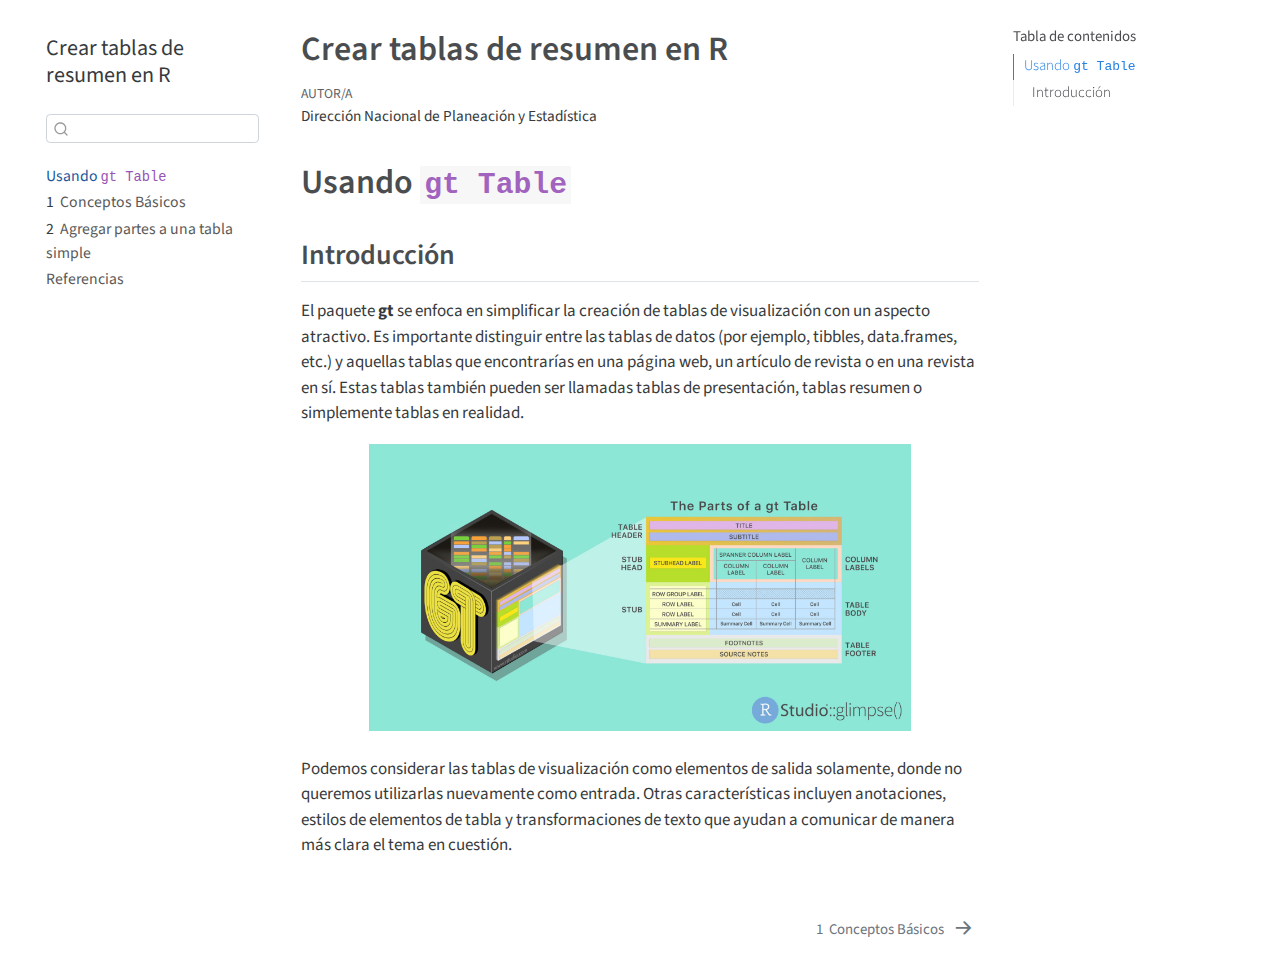
==== docs/index.html @ f7f0532f "Update" ====
<!DOCTYPE html>
<html xmlns="http://www.w3.org/1999/xhtml" lang="es" xml:lang="es"><head>

<meta charset="utf-8">
<meta name="generator" content="quarto-1.3.310">

<meta name="viewport" content="width=device-width, initial-scale=1.0, user-scalable=yes">

<meta name="author" content="Dirección Nacional de Planeación y Estadística">

<title>Crear tablas de resumen en R</title>
<style>
code{white-space: pre-wrap;}
span.smallcaps{font-variant: small-caps;}
div.columns{display: flex; gap: min(4vw, 1.5em);}
div.column{flex: auto; overflow-x: auto;}
div.hanging-indent{margin-left: 1.5em; text-indent: -1.5em;}
ul.task-list{list-style: none;}
ul.task-list li input[type="checkbox"] {
  width: 0.8em;
  margin: 0 0.8em 0.2em -1em; /* quarto-specific, see https://github.com/quarto-dev/quarto-cli/issues/4556 */ 
  vertical-align: middle;
}
</style>


<script src="site_libs/quarto-nav/quarto-nav.js"></script>
<script src="site_libs/quarto-nav/headroom.min.js"></script>
<script src="site_libs/clipboard/clipboard.min.js"></script>
<script src="site_libs/quarto-search/autocomplete.umd.js"></script>
<script src="site_libs/quarto-search/fuse.min.js"></script>
<script src="site_libs/quarto-search/quarto-search.js"></script>
<meta name="quarto:offset" content="./">
<link href="./Conceptos Basicos.html" rel="next">
<script src="site_libs/quarto-html/quarto.js"></script>
<script src="site_libs/quarto-html/popper.min.js"></script>
<script src="site_libs/quarto-html/tippy.umd.min.js"></script>
<script src="site_libs/quarto-html/anchor.min.js"></script>
<link href="site_libs/quarto-html/tippy.css" rel="stylesheet">
<link href="site_libs/quarto-html/quarto-syntax-highlighting.css" rel="stylesheet" id="quarto-text-highlighting-styles">
<script src="site_libs/bootstrap/bootstrap.min.js"></script>
<link href="site_libs/bootstrap/bootstrap-icons.css" rel="stylesheet">
<link href="site_libs/bootstrap/bootstrap.min.css" rel="stylesheet" id="quarto-bootstrap" data-mode="light">
<script id="quarto-search-options" type="application/json">{
  "location": "sidebar",
  "copy-button": false,
  "collapse-after": 3,
  "panel-placement": "start",
  "type": "textbox",
  "limit": 20,
  "language": {
    "search-no-results-text": "Sin resultados",
    "search-matching-documents-text": "documentos encontrados",
    "search-copy-link-title": "Copiar el enlace en la búsqueda",
    "search-hide-matches-text": "Ocultar resultados adicionales",
    "search-more-match-text": "resultado adicional en este documento",
    "search-more-matches-text": "resultados adicionales en este documento",
    "search-clear-button-title": "Borrar",
    "search-detached-cancel-button-title": "Cancelar",
    "search-submit-button-title": "Enviar"
  }
}</script>


</head>

<body class="nav-sidebar floating">


<div id="quarto-search-results"></div>
  <header id="quarto-header" class="headroom fixed-top">
  <nav class="quarto-secondary-nav">
    <div class="container-fluid d-flex">
      <button type="button" class="quarto-btn-toggle btn" data-bs-toggle="collapse" data-bs-target="#quarto-sidebar,#quarto-sidebar-glass" aria-controls="quarto-sidebar" aria-expanded="false" aria-label="Alternar barra lateral" onclick="if (window.quartoToggleHeadroom) { window.quartoToggleHeadroom(); }">
        <i class="bi bi-layout-text-sidebar-reverse"></i>
      </button>
      <nav class="quarto-page-breadcrumbs" aria-label="breadcrumb"><ol class="breadcrumb"><li class="breadcrumb-item"><a href="./index.html">Usando <code>gt Table</code></a></li></ol></nav>
      <a class="flex-grow-1" role="button" data-bs-toggle="collapse" data-bs-target="#quarto-sidebar,#quarto-sidebar-glass" aria-controls="quarto-sidebar" aria-expanded="false" aria-label="Alternar barra lateral" onclick="if (window.quartoToggleHeadroom) { window.quartoToggleHeadroom(); }">      
      </a>
      <button type="button" class="btn quarto-search-button" aria-label="Buscar" onclick="window.quartoOpenSearch();">
        <i class="bi bi-search"></i>
      </button>
    </div>
  </nav>
</header>
<!-- content -->
<div id="quarto-content" class="quarto-container page-columns page-rows-contents page-layout-article">
<!-- sidebar -->
  <nav id="quarto-sidebar" class="sidebar collapse collapse-horizontal sidebar-navigation floating overflow-auto">
    <div class="pt-lg-2 mt-2 text-left sidebar-header">
    <div class="sidebar-title mb-0 py-0">
      <a href="./">Crear tablas de resumen en R</a> 
    </div>
      </div>
        <div class="mt-2 flex-shrink-0 align-items-center">
        <div class="sidebar-search">
        <div id="quarto-search" class="" title="Buscar"></div>
        </div>
        </div>
    <div class="sidebar-menu-container"> 
    <ul class="list-unstyled mt-1">
        <li class="sidebar-item">
  <div class="sidebar-item-container"> 
  <a href="./index.html" class="sidebar-item-text sidebar-link active">
 <span class="menu-text">Usando <code>gt Table</code></span></a>
  </div>
</li>
        <li class="sidebar-item">
  <div class="sidebar-item-container"> 
  <a href="./Conceptos Basicos.html" class="sidebar-item-text sidebar-link">
 <span class="menu-text"><span class="chapter-number">1</span>&nbsp; <span class="chapter-title">Conceptos Básicos</span></span></a>
  </div>
</li>
        <li class="sidebar-item">
  <div class="sidebar-item-container"> 
  <a href="./Agregar Partes.html" class="sidebar-item-text sidebar-link">
 <span class="menu-text"><span class="chapter-number">2</span>&nbsp; <span class="chapter-title">Agregar partes a una tabla simple</span></span></a>
  </div>
</li>
        <li class="sidebar-item">
  <div class="sidebar-item-container"> 
  <a href="./Referencias.html" class="sidebar-item-text sidebar-link">
 <span class="menu-text">Referencias</span></a>
  </div>
</li>
    </ul>
    </div>
</nav>
<div id="quarto-sidebar-glass" data-bs-toggle="collapse" data-bs-target="#quarto-sidebar,#quarto-sidebar-glass"></div>
<!-- margin-sidebar -->
    <div id="quarto-margin-sidebar" class="sidebar margin-sidebar">
        <nav id="TOC" role="doc-toc" class="toc-active">
    <h2 id="toc-title">Tabla de contenidos</h2>
   
  <ul>
  <li><a href="#usando-gt-table" id="toc-usando-gt-table" class="nav-link active" data-scroll-target="#usando-gt-table">Usando <code>gt Table</code></a>
  <ul class="collapse">
  <li><a href="#introducción" id="toc-introducción" class="nav-link" data-scroll-target="#introducción">Introducción</a></li>
  </ul></li>
  </ul>
</nav>
    </div>
<!-- main -->
<main class="content" id="quarto-document-content">

<header id="title-block-header" class="quarto-title-block default">
<div class="quarto-title">
<h1 class="title">Crear tablas de resumen en R</h1>
</div>



<div class="quarto-title-meta">

    <div>
    <div class="quarto-title-meta-heading">Autor/a</div>
    <div class="quarto-title-meta-contents">
             <p>Dirección Nacional de Planeación y Estadística </p>
          </div>
  </div>
    
  
    
  </div>
  

</header>

<section id="usando-gt-table" class="level1 unnumbered">
<h1 class="unnumbered">Usando <code>gt Table</code></h1>
<section id="introducción" class="level2">
<h2 class="anchored" data-anchor-id="introducción">Introducción</h2>
<p>El paquete <strong>gt</strong> se enfoca en simplificar la creación de tablas de visualización con un aspecto atractivo. Es importante distinguir entre las tablas de datos (por ejemplo, tibbles, data.frames, etc.) y aquellas tablas que encontrarías en una página web, un artículo de revista o en una revista en sí. Estas tablas también pueden ser llamadas tablas de presentación, tablas resumen o simplemente tablas en realidad.</p>
<div class="quarto-figure quarto-figure-center">
<figure class="figure">
<p><img src="Imagenes/Gt table/1. Intro.jpg" class="img-fluid figure-img" style="width:80.0%" alt="GT Table"></p>
</figure>
</div>
<p>Podemos considerar las tablas de visualización como elementos de salida solamente, donde no queremos utilizarlas nuevamente como entrada. Otras características incluyen anotaciones, estilos de elementos de tabla y transformaciones de texto que ayudan a comunicar de manera más clara el tema en cuestión.</p>


</section>
</section>

</main> <!-- /main -->
<script id="quarto-html-after-body" type="application/javascript">
window.document.addEventListener("DOMContentLoaded", function (event) {
  const toggleBodyColorMode = (bsSheetEl) => {
    const mode = bsSheetEl.getAttribute("data-mode");
    const bodyEl = window.document.querySelector("body");
    if (mode === "dark") {
      bodyEl.classList.add("quarto-dark");
      bodyEl.classList.remove("quarto-light");
    } else {
      bodyEl.classList.add("quarto-light");
      bodyEl.classList.remove("quarto-dark");
    }
  }
  const toggleBodyColorPrimary = () => {
    const bsSheetEl = window.document.querySelector("link#quarto-bootstrap");
    if (bsSheetEl) {
      toggleBodyColorMode(bsSheetEl);
    }
  }
  toggleBodyColorPrimary();  
  const icon = "";
  const anchorJS = new window.AnchorJS();
  anchorJS.options = {
    placement: 'right',
    icon: icon
  };
  anchorJS.add('.anchored');
  const isCodeAnnotation = (el) => {
    for (const clz of el.classList) {
      if (clz.startsWith('code-annotation-')) {                     
        return true;
      }
    }
    return false;
  }
  const clipboard = new window.ClipboardJS('.code-copy-button', {
    text: function(trigger) {
      const codeEl = trigger.previousElementSibling.cloneNode(true);
      for (const childEl of codeEl.children) {
        if (isCodeAnnotation(childEl)) {
          childEl.remove();
        }
      }
      return codeEl.innerText;
    }
  });
  clipboard.on('success', function(e) {
    // button target
    const button = e.trigger;
    // don't keep focus
    button.blur();
    // flash "checked"
    button.classList.add('code-copy-button-checked');
    var currentTitle = button.getAttribute("title");
    button.setAttribute("title", "Copiado");
    let tooltip;
    if (window.bootstrap) {
      button.setAttribute("data-bs-toggle", "tooltip");
      button.setAttribute("data-bs-placement", "left");
      button.setAttribute("data-bs-title", "Copiado");
      tooltip = new bootstrap.Tooltip(button, 
        { trigger: "manual", 
          customClass: "code-copy-button-tooltip",
          offset: [0, -8]});
      tooltip.show();    
    }
    setTimeout(function() {
      if (tooltip) {
        tooltip.hide();
        button.removeAttribute("data-bs-title");
        button.removeAttribute("data-bs-toggle");
        button.removeAttribute("data-bs-placement");
      }
      button.setAttribute("title", currentTitle);
      button.classList.remove('code-copy-button-checked');
    }, 1000);
    // clear code selection
    e.clearSelection();
  });
  function tippyHover(el, contentFn) {
    const config = {
      allowHTML: true,
      content: contentFn,
      maxWidth: 500,
      delay: 100,
      arrow: false,
      appendTo: function(el) {
          return el.parentElement;
      },
      interactive: true,
      interactiveBorder: 10,
      theme: 'quarto',
      placement: 'bottom-start'
    };
    window.tippy(el, config); 
  }
  const noterefs = window.document.querySelectorAll('a[role="doc-noteref"]');
  for (var i=0; i<noterefs.length; i++) {
    const ref = noterefs[i];
    tippyHover(ref, function() {
      // use id or data attribute instead here
      let href = ref.getAttribute('data-footnote-href') || ref.getAttribute('href');
      try { href = new URL(href).hash; } catch {}
      const id = href.replace(/^#\/?/, "");
      const note = window.document.getElementById(id);
      return note.innerHTML;
    });
  }
      let selectedAnnoteEl;
      const selectorForAnnotation = ( cell, annotation) => {
        let cellAttr = 'data-code-cell="' + cell + '"';
        let lineAttr = 'data-code-annotation="' +  annotation + '"';
        const selector = 'span[' + cellAttr + '][' + lineAttr + ']';
        return selector;
      }
      const selectCodeLines = (annoteEl) => {
        const doc = window.document;
        const targetCell = annoteEl.getAttribute("data-target-cell");
        const targetAnnotation = annoteEl.getAttribute("data-target-annotation");
        const annoteSpan = window.document.querySelector(selectorForAnnotation(targetCell, targetAnnotation));
        const lines = annoteSpan.getAttribute("data-code-lines").split(",");
        const lineIds = lines.map((line) => {
          return targetCell + "-" + line;
        })
        let top = null;
        let height = null;
        let parent = null;
        if (lineIds.length > 0) {
            //compute the position of the single el (top and bottom and make a div)
            const el = window.document.getElementById(lineIds[0]);
            top = el.offsetTop;
            height = el.offsetHeight;
            parent = el.parentElement.parentElement;
          if (lineIds.length > 1) {
            const lastEl = window.document.getElementById(lineIds[lineIds.length - 1]);
            const bottom = lastEl.offsetTop + lastEl.offsetHeight;
            height = bottom - top;
          }
          if (top !== null && height !== null && parent !== null) {
            // cook up a div (if necessary) and position it 
            let div = window.document.getElementById("code-annotation-line-highlight");
            if (div === null) {
              div = window.document.createElement("div");
              div.setAttribute("id", "code-annotation-line-highlight");
              div.style.position = 'absolute';
              parent.appendChild(div);
            }
            div.style.top = top - 2 + "px";
            div.style.height = height + 4 + "px";
            let gutterDiv = window.document.getElementById("code-annotation-line-highlight-gutter");
            if (gutterDiv === null) {
              gutterDiv = window.document.createElement("div");
              gutterDiv.setAttribute("id", "code-annotation-line-highlight-gutter");
              gutterDiv.style.position = 'absolute';
              const codeCell = window.document.getElementById(targetCell);
              const gutter = codeCell.querySelector('.code-annotation-gutter');
              gutter.appendChild(gutterDiv);
            }
            gutterDiv.style.top = top - 2 + "px";
            gutterDiv.style.height = height + 4 + "px";
          }
          selectedAnnoteEl = annoteEl;
        }
      };
      const unselectCodeLines = () => {
        const elementsIds = ["code-annotation-line-highlight", "code-annotation-line-highlight-gutter"];
        elementsIds.forEach((elId) => {
          const div = window.document.getElementById(elId);
          if (div) {
            div.remove();
          }
        });
        selectedAnnoteEl = undefined;
      };
      // Attach click handler to the DT
      const annoteDls = window.document.querySelectorAll('dt[data-target-cell]');
      for (const annoteDlNode of annoteDls) {
        annoteDlNode.addEventListener('click', (event) => {
          const clickedEl = event.target;
          if (clickedEl !== selectedAnnoteEl) {
            unselectCodeLines();
            const activeEl = window.document.querySelector('dt[data-target-cell].code-annotation-active');
            if (activeEl) {
              activeEl.classList.remove('code-annotation-active');
            }
            selectCodeLines(clickedEl);
            clickedEl.classList.add('code-annotation-active');
          } else {
            // Unselect the line
            unselectCodeLines();
            clickedEl.classList.remove('code-annotation-active');
          }
        });
      }
  const findCites = (el) => {
    const parentEl = el.parentElement;
    if (parentEl) {
      const cites = parentEl.dataset.cites;
      if (cites) {
        return {
          el,
          cites: cites.split(' ')
        };
      } else {
        return findCites(el.parentElement)
      }
    } else {
      return undefined;
    }
  };
  var bibliorefs = window.document.querySelectorAll('a[role="doc-biblioref"]');
  for (var i=0; i<bibliorefs.length; i++) {
    const ref = bibliorefs[i];
    const citeInfo = findCites(ref);
    if (citeInfo) {
      tippyHover(citeInfo.el, function() {
        var popup = window.document.createElement('div');
        citeInfo.cites.forEach(function(cite) {
          var citeDiv = window.document.createElement('div');
          citeDiv.classList.add('hanging-indent');
          citeDiv.classList.add('csl-entry');
          var biblioDiv = window.document.getElementById('ref-' + cite);
          if (biblioDiv) {
            citeDiv.innerHTML = biblioDiv.innerHTML;
          }
          popup.appendChild(citeDiv);
        });
        return popup.innerHTML;
      });
    }
  }
});
</script>
<nav class="page-navigation">
  <div class="nav-page nav-page-previous">
  </div>
  <div class="nav-page nav-page-next">
      <a href="./Conceptos Basicos.html" class="pagination-link">
        <span class="nav-page-text"><span class="chapter-number">1</span>&nbsp; <span class="chapter-title">Conceptos Básicos</span></span> <i class="bi bi-arrow-right-short"></i>
      </a>
  </div>
</nav>
</div> <!-- /content -->



</body></html>
---- docs/site_libs/quarto-html/tippy.css ----
.tippy-box[data-animation=fade][data-state=hidden]{opacity:0}[data-tippy-root]{max-width:calc(100vw - 10px)}.tippy-box{position:relative;background-color:#333;color:#fff;border-radius:4px;font-size:14px;line-height:1.4;white-space:normal;outline:0;transition-property:transform,visibility,opacity}.tippy-box[data-placement^=top]>.tippy-arrow{bottom:0}.tippy-box[data-placement^=top]>.tippy-arrow:before{bottom:-7px;left:0;border-width:8px 8px 0;border-top-color:initial;transform-origin:center top}.tippy-box[data-placement^=bottom]>.tippy-arrow{top:0}.tippy-box[data-placement^=bottom]>.tippy-arrow:before{top:-7px;left:0;border-width:0 8px 8px;border-bottom-color:initial;transform-origin:center bottom}.tippy-box[data-placement^=left]>.tippy-arrow{right:0}.tippy-box[data-placement^=left]>.tippy-arrow:before{border-width:8px 0 8px 8px;border-left-color:initial;right:-7px;transform-origin:center left}.tippy-box[data-placement^=right]>.tippy-arrow{left:0}.tippy-box[data-placement^=right]>.tippy-arrow:before{left:-7px;border-width:8px 8px 8px 0;border-right-color:initial;transform-origin:center right}.tippy-box[data-inertia][data-state=visible]{transition-timing-function:cubic-bezier(.54,1.5,.38,1.11)}.tippy-arrow{width:16px;height:16px;color:#333}.tippy-arrow:before{content:"";position:absolute;border-color:transparent;border-style:solid}.tippy-content{position:relative;padding:5px 9px;z-index:1}
---- docs/site_libs/quarto-html/quarto-syntax-highlighting.css ----
/* quarto syntax highlight colors */
:root {
  --quarto-hl-ot-color: #003B4F;
  --quarto-hl-at-color: #657422;
  --quarto-hl-ss-color: #20794D;
  --quarto-hl-an-color: #5E5E5E;
  --quarto-hl-fu-color: #4758AB;
  --quarto-hl-st-color: #20794D;
  --quarto-hl-cf-color: #003B4F;
  --quarto-hl-op-color: #5E5E5E;
  --quarto-hl-er-color: #AD0000;
  --quarto-hl-bn-color: #AD0000;
  --quarto-hl-al-color: #AD0000;
  --quarto-hl-va-color: #111111;
  --quarto-hl-bu-color: inherit;
  --quarto-hl-ex-color: inherit;
  --quarto-hl-pp-color: #AD0000;
  --quarto-hl-in-color: #5E5E5E;
  --quarto-hl-vs-color: #20794D;
  --quarto-hl-wa-color: #5E5E5E;
  --quarto-hl-do-color: #5E5E5E;
  --quarto-hl-im-color: #00769E;
  --quarto-hl-ch-color: #20794D;
  --quarto-hl-dt-color: #AD0000;
  --quarto-hl-fl-color: #AD0000;
  --quarto-hl-co-color: #5E5E5E;
  --quarto-hl-cv-color: #5E5E5E;
  --quarto-hl-cn-color: #8f5902;
  --quarto-hl-sc-color: #5E5E5E;
  --quarto-hl-dv-color: #AD0000;
  --quarto-hl-kw-color: #003B4F;
}

/* other quarto variables */
:root {
  --quarto-font-monospace: SFMono-Regular, Menlo, Monaco, Consolas, "Liberation Mono", "Courier New", monospace;
}

pre > code.sourceCode > span {
  color: #003B4F;
}

code span {
  color: #003B4F;
}

code.sourceCode > span {
  color: #003B4F;
}

div.sourceCode,
div.sourceCode pre.sourceCode {
  color: #003B4F;
}

code span.ot {
  color: #003B4F;
  font-style: inherit;
}

code span.at {
  color: #657422;
  font-style: inherit;
}

code span.ss {
  color: #20794D;
  font-style: inherit;
}

code span.an {
  color: #5E5E5E;
  font-style: inherit;
}

code span.fu {
  color: #4758AB;
  font-style: inherit;
}

code span.st {
  color: #20794D;
  font-style: inherit;
}

code span.cf {
  color: #003B4F;
  font-style: inherit;
}

code span.op {
  color: #5E5E5E;
  font-style: inherit;
}

code span.er {
  color: #AD0000;
  font-style: inherit;
}

code span.bn {
  color: #AD0000;
  font-style: inherit;
}

code span.al {
  color: #AD0000;
  font-style: inherit;
}

code span.va {
  color: #111111;
  font-style: inherit;
}

code span.bu {
  font-style: inherit;
}

code span.ex {
  font-style: inherit;
}

code span.pp {
  color: #AD0000;
  font-style: inherit;
}

code span.in {
  color: #5E5E5E;
  font-style: inherit;
}

code span.vs {
  color: #20794D;
  font-style: inherit;
}

code span.wa {
  color: #5E5E5E;
  font-style: italic;
}

code span.do {
  color: #5E5E5E;
  font-style: italic;
}

code span.im {
  color: #00769E;
  font-style: inherit;
}

code span.ch {
  color: #20794D;
  font-style: inherit;
}

code span.dt {
  color: #AD0000;
  font-style: inherit;
}

code span.fl {
  color: #AD0000;
  font-style: inherit;
}

code span.co {
  color: #5E5E5E;
  font-style: inherit;
}

code span.cv {
  color: #5E5E5E;
  font-style: italic;
}

code span.cn {
  color: #8f5902;
  font-style: inherit;
}

code span.sc {
  color: #5E5E5E;
  font-style: inherit;
}

code span.dv {
  color: #AD0000;
  font-style: inherit;
}

code span.kw {
  color: #003B4F;
  font-style: inherit;
}

.prevent-inlining {
  content: "</";
}

/*# sourceMappingURL=debc5d5d77c3f9108843748ff7464032.css.map */
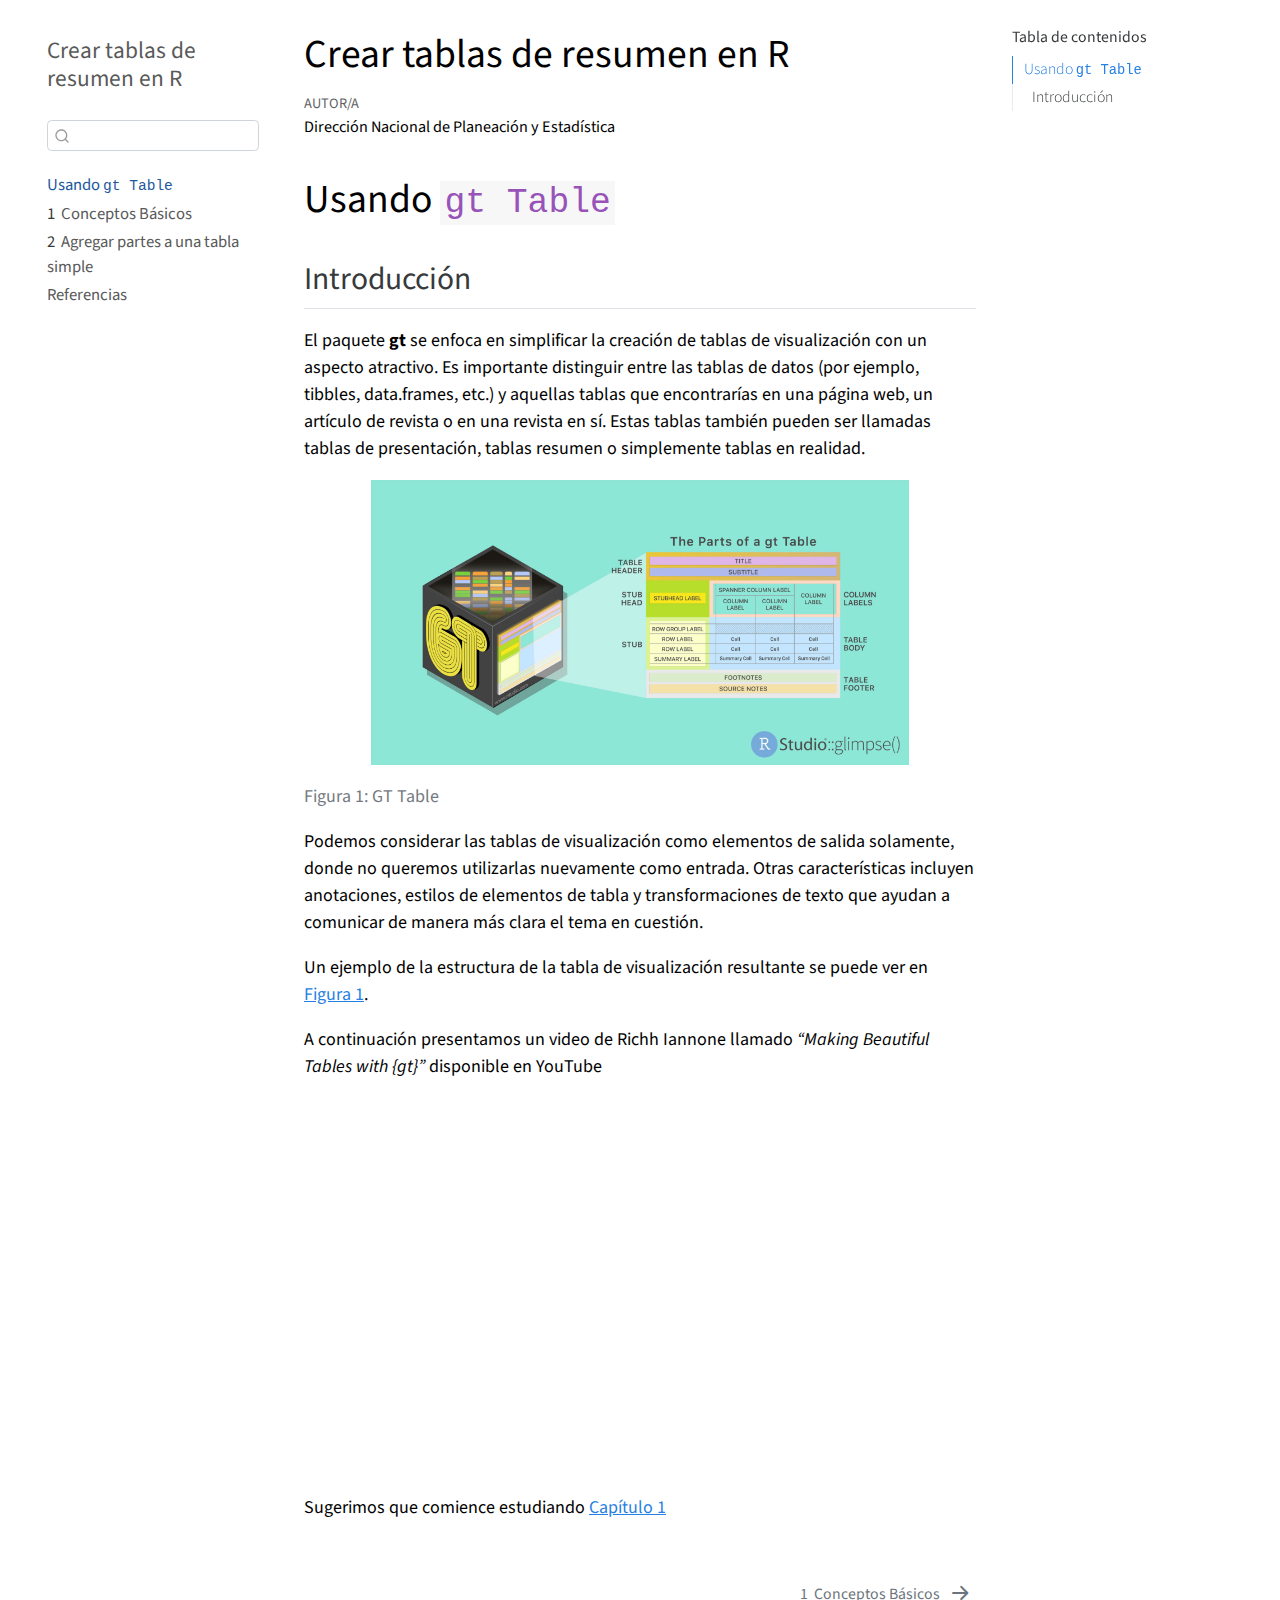
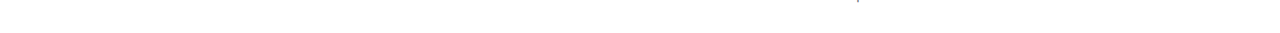
==== commit e3b5f2b8: "partes v1" ====
--- a/docs/index.html
+++ b/docs/index.html
@@ -2,7 +2,7 @@
 <html xmlns="http://www.w3.org/1999/xhtml" lang="es" xml:lang="es"><head>
 
 <meta charset="utf-8">
-<meta name="generator" content="quarto-1.3.310">
+<meta name="generator" content="quarto-1.2.269">
 
 <meta name="viewport" content="width=device-width, initial-scale=1.0, user-scalable=yes">
 
@@ -18,7 +18,7 @@
 ul.task-list{list-style: none;}
 ul.task-list li input[type="checkbox"] {
   width: 0.8em;
-  margin: 0 0.8em 0.2em -1em; /* quarto-specific, see https://github.com/quarto-dev/quarto-cli/issues/4556 */ 
+  margin: 0 0.8em 0.2em -1.6em;
   vertical-align: middle;
 }
 </style>
@@ -62,6 +62,7 @@
 }</script>
 
 
+<link rel="stylesheet" href="styles.css">
 </head>
 
 <body class="nav-sidebar floating">
@@ -69,16 +70,11 @@
 
 <div id="quarto-search-results"></div>
   <header id="quarto-header" class="headroom fixed-top">
-  <nav class="quarto-secondary-nav">
-    <div class="container-fluid d-flex">
-      <button type="button" class="quarto-btn-toggle btn" data-bs-toggle="collapse" data-bs-target="#quarto-sidebar,#quarto-sidebar-glass" aria-controls="quarto-sidebar" aria-expanded="false" aria-label="Alternar barra lateral" onclick="if (window.quartoToggleHeadroom) { window.quartoToggleHeadroom(); }">
-        <i class="bi bi-layout-text-sidebar-reverse"></i>
-      </button>
-      <nav class="quarto-page-breadcrumbs" aria-label="breadcrumb"><ol class="breadcrumb"><li class="breadcrumb-item"><a href="./index.html">Usando <code>gt Table</code></a></li></ol></nav>
-      <a class="flex-grow-1" role="button" data-bs-toggle="collapse" data-bs-target="#quarto-sidebar,#quarto-sidebar-glass" aria-controls="quarto-sidebar" aria-expanded="false" aria-label="Alternar barra lateral" onclick="if (window.quartoToggleHeadroom) { window.quartoToggleHeadroom(); }">      
-      </a>
-      <button type="button" class="btn quarto-search-button" aria-label="Buscar" onclick="window.quartoOpenSearch();">
-        <i class="bi bi-search"></i>
+  <nav class="quarto-secondary-nav" data-bs-toggle="collapse" data-bs-target="#quarto-sidebar" aria-controls="quarto-sidebar" aria-expanded="false" aria-label="Toggle sidebar navigation" onclick="if (window.quartoToggleHeadroom) { window.quartoToggleHeadroom(); }">
+    <div class="container-fluid d-flex justify-content-between">
+      <h1 class="quarto-secondary-nav-title">Crear tablas de resumen en R</h1>
+      <button type="button" class="quarto-btn-toggle btn" aria-label="Show secondary navigation">
+        <i class="bi bi-chevron-right"></i>
       </button>
     </div>
   </nav>
@@ -86,47 +82,42 @@
 <!-- content -->
 <div id="quarto-content" class="quarto-container page-columns page-rows-contents page-layout-article">
 <!-- sidebar -->
-  <nav id="quarto-sidebar" class="sidebar collapse collapse-horizontal sidebar-navigation floating overflow-auto">
+  <nav id="quarto-sidebar" class="sidebar collapse sidebar-navigation floating overflow-auto">
     <div class="pt-lg-2 mt-2 text-left sidebar-header">
     <div class="sidebar-title mb-0 py-0">
       <a href="./">Crear tablas de resumen en R</a> 
     </div>
       </div>
-        <div class="mt-2 flex-shrink-0 align-items-center">
+      <div class="mt-2 flex-shrink-0 align-items-center">
         <div class="sidebar-search">
-        <div id="quarto-search" class="" title="Buscar"></div>
+        <div id="quarto-search" class="" title="Search"></div>
         </div>
-        </div>
+      </div>
     <div class="sidebar-menu-container"> 
     <ul class="list-unstyled mt-1">
         <li class="sidebar-item">
   <div class="sidebar-item-container"> 
-  <a href="./index.html" class="sidebar-item-text sidebar-link active">
- <span class="menu-text">Usando <code>gt Table</code></span></a>
+  <a href="./index.html" class="sidebar-item-text sidebar-link active">Usando <code>gt Table</code></a>
   </div>
 </li>
         <li class="sidebar-item">
   <div class="sidebar-item-container"> 
-  <a href="./Conceptos Basicos.html" class="sidebar-item-text sidebar-link">
- <span class="menu-text"><span class="chapter-number">1</span>&nbsp; <span class="chapter-title">Conceptos Básicos</span></span></a>
+  <a href="./Conceptos Basicos.html" class="sidebar-item-text sidebar-link"><span class="chapter-number">1</span>&nbsp; <span class="chapter-title">Conceptos Básicos</span></a>
   </div>
 </li>
         <li class="sidebar-item">
   <div class="sidebar-item-container"> 
-  <a href="./Agregar Partes.html" class="sidebar-item-text sidebar-link">
- <span class="menu-text"><span class="chapter-number">2</span>&nbsp; <span class="chapter-title">Agregar partes a una tabla simple</span></span></a>
+  <a href="./Agregar Partes.html" class="sidebar-item-text sidebar-link"><span class="chapter-number">2</span>&nbsp; <span class="chapter-title">Agregar partes a una tabla simple</span></a>
   </div>
 </li>
         <li class="sidebar-item">
   <div class="sidebar-item-container"> 
-  <a href="./Referencias.html" class="sidebar-item-text sidebar-link">
- <span class="menu-text">Referencias</span></a>
+  <a href="./Referencias.html" class="sidebar-item-text sidebar-link">Referencias</a>
   </div>
 </li>
     </ul>
     </div>
 </nav>
-<div id="quarto-sidebar-glass" data-bs-toggle="collapse" data-bs-target="#quarto-sidebar,#quarto-sidebar-glass"></div>
 <!-- margin-sidebar -->
     <div id="quarto-margin-sidebar" class="sidebar margin-sidebar">
         <nav id="TOC" role="doc-toc" class="toc-active">
@@ -145,7 +136,7 @@
 
 <header id="title-block-header" class="quarto-title-block default">
 <div class="quarto-title">
-<h1 class="title">Crear tablas de resumen en R</h1>
+<h1 class="title d-none d-lg-block">Crear tablas de resumen en R</h1>
 </div>
 
 
@@ -171,12 +162,17 @@
 <section id="introducción" class="level2">
 <h2 class="anchored" data-anchor-id="introducción">Introducción</h2>
 <p>El paquete <strong>gt</strong> se enfoca en simplificar la creación de tablas de visualización con un aspecto atractivo. Es importante distinguir entre las tablas de datos (por ejemplo, tibbles, data.frames, etc.) y aquellas tablas que encontrarías en una página web, un artículo de revista o en una revista en sí. Estas tablas también pueden ser llamadas tablas de presentación, tablas resumen o simplemente tablas en realidad.</p>
-<div class="quarto-figure quarto-figure-center">
+<div id="fig-GtTable" class="quarto-figure quarto-figure-center anchored">
 <figure class="figure">
 <p><img src="Imagenes/Gt table/1. Intro.jpg" class="img-fluid figure-img" style="width:80.0%" alt="GT Table"></p>
+<p></p><figcaption class="figure-caption">Figura&nbsp;1: GT Table</figcaption><p></p>
 </figure>
 </div>
 <p>Podemos considerar las tablas de visualización como elementos de salida solamente, donde no queremos utilizarlas nuevamente como entrada. Otras características incluyen anotaciones, estilos de elementos de tabla y transformaciones de texto que ayudan a comunicar de manera más clara el tema en cuestión.</p>
+<p>Un ejemplo de la estructura de la tabla de visualización resultante se puede ver en <a href="#fig-GtTable">Figura&nbsp;<span>1</span></a>.</p>
+<p>A continuación presentamos un video de Richh Iannone llamado <em>“Making Beautiful Tables with {gt}”</em> disponible en YouTube</p>
+<div class="quarto-video ratio ratio-16x9"><iframe src="https://www.youtube.com/embed/z0UGmMOxl-c?start=20" title="Tablas Hermosas con {gt}" frameborder="0" allow="accelerometer; autoplay; clipboard-write; encrypted-media; gyroscope; picture-in-picture" allowfullscreen=""></iframe></div>
+<p>Sugerimos que comience estudiando <a href="Conceptos Basicos.html"><span>Capítulo&nbsp;1</span></a></p>
 
 
 </section>
@@ -210,23 +206,9 @@
     icon: icon
   };
   anchorJS.add('.anchored');
-  const isCodeAnnotation = (el) => {
-    for (const clz of el.classList) {
-      if (clz.startsWith('code-annotation-')) {                     
-        return true;
-      }
-    }
-    return false;
-  }
   const clipboard = new window.ClipboardJS('.code-copy-button', {
-    text: function(trigger) {
-      const codeEl = trigger.previousElementSibling.cloneNode(true);
-      for (const childEl of codeEl.children) {
-        if (isCodeAnnotation(childEl)) {
-          childEl.remove();
-        }
-      }
-      return codeEl.innerText;
+    target: function(trigger) {
+      return trigger.previousElementSibling;
     }
   });
   clipboard.on('success', function(e) {
@@ -291,92 +273,6 @@
       return note.innerHTML;
     });
   }
-      let selectedAnnoteEl;
-      const selectorForAnnotation = ( cell, annotation) => {
-        let cellAttr = 'data-code-cell="' + cell + '"';
-        let lineAttr = 'data-code-annotation="' +  annotation + '"';
-        const selector = 'span[' + cellAttr + '][' + lineAttr + ']';
-        return selector;
-      }
-      const selectCodeLines = (annoteEl) => {
-        const doc = window.document;
-        const targetCell = annoteEl.getAttribute("data-target-cell");
-        const targetAnnotation = annoteEl.getAttribute("data-target-annotation");
-        const annoteSpan = window.document.querySelector(selectorForAnnotation(targetCell, targetAnnotation));
-        const lines = annoteSpan.getAttribute("data-code-lines").split(",");
-        const lineIds = lines.map((line) => {
-          return targetCell + "-" + line;
-        })
-        let top = null;
-        let height = null;
-        let parent = null;
-        if (lineIds.length > 0) {
-            //compute the position of the single el (top and bottom and make a div)
-            const el = window.document.getElementById(lineIds[0]);
-            top = el.offsetTop;
-            height = el.offsetHeight;
-            parent = el.parentElement.parentElement;
-          if (lineIds.length > 1) {
-            const lastEl = window.document.getElementById(lineIds[lineIds.length - 1]);
-            const bottom = lastEl.offsetTop + lastEl.offsetHeight;
-            height = bottom - top;
-          }
-          if (top !== null && height !== null && parent !== null) {
-            // cook up a div (if necessary) and position it 
-            let div = window.document.getElementById("code-annotation-line-highlight");
-            if (div === null) {
-              div = window.document.createElement("div");
-              div.setAttribute("id", "code-annotation-line-highlight");
-              div.style.position = 'absolute';
-              parent.appendChild(div);
-            }
-            div.style.top = top - 2 + "px";
-            div.style.height = height + 4 + "px";
-            let gutterDiv = window.document.getElementById("code-annotation-line-highlight-gutter");
-            if (gutterDiv === null) {
-              gutterDiv = window.document.createElement("div");
-              gutterDiv.setAttribute("id", "code-annotation-line-highlight-gutter");
-              gutterDiv.style.position = 'absolute';
-              const codeCell = window.document.getElementById(targetCell);
-              const gutter = codeCell.querySelector('.code-annotation-gutter');
-              gutter.appendChild(gutterDiv);
-            }
-            gutterDiv.style.top = top - 2 + "px";
-            gutterDiv.style.height = height + 4 + "px";
-          }
-          selectedAnnoteEl = annoteEl;
-        }
-      };
-      const unselectCodeLines = () => {
-        const elementsIds = ["code-annotation-line-highlight", "code-annotation-line-highlight-gutter"];
-        elementsIds.forEach((elId) => {
-          const div = window.document.getElementById(elId);
-          if (div) {
-            div.remove();
-          }
-        });
-        selectedAnnoteEl = undefined;
-      };
-      // Attach click handler to the DT
-      const annoteDls = window.document.querySelectorAll('dt[data-target-cell]');
-      for (const annoteDlNode of annoteDls) {
-        annoteDlNode.addEventListener('click', (event) => {
-          const clickedEl = event.target;
-          if (clickedEl !== selectedAnnoteEl) {
-            unselectCodeLines();
-            const activeEl = window.document.querySelector('dt[data-target-cell].code-annotation-active');
-            if (activeEl) {
-              activeEl.classList.remove('code-annotation-active');
-            }
-            selectCodeLines(clickedEl);
-            clickedEl.classList.add('code-annotation-active');
-          } else {
-            // Unselect the line
-            unselectCodeLines();
-            clickedEl.classList.remove('code-annotation-active');
-          }
-        });
-      }
   const findCites = (el) => {
     const parentEl = el.parentElement;
     if (parentEl) {
--- a/docs/site_libs/quarto-html/quarto-syntax-highlighting.css
+++ b/docs/site_libs/quarto-html/quarto-syntax-highlighting.css
@@ -55,85 +55,62 @@
 
 code span.ot {
   color: #003B4F;
-  font-style: inherit;
 }
 
 code span.at {
   color: #657422;
-  font-style: inherit;
 }
 
 code span.ss {
   color: #20794D;
-  font-style: inherit;
 }
 
 code span.an {
   color: #5E5E5E;
-  font-style: inherit;
 }
 
 code span.fu {
   color: #4758AB;
-  font-style: inherit;
 }
 
 code span.st {
   color: #20794D;
-  font-style: inherit;
 }
 
 code span.cf {
   color: #003B4F;
-  font-style: inherit;
 }
 
 code span.op {
   color: #5E5E5E;
-  font-style: inherit;
 }
 
 code span.er {
   color: #AD0000;
-  font-style: inherit;
 }
 
 code span.bn {
   color: #AD0000;
-  font-style: inherit;
 }
 
 code span.al {
   color: #AD0000;
-  font-style: inherit;
 }
 
 code span.va {
   color: #111111;
-  font-style: inherit;
-}
-
-code span.bu {
-  font-style: inherit;
-}
-
-code span.ex {
-  font-style: inherit;
 }
 
 code span.pp {
   color: #AD0000;
-  font-style: inherit;
 }
 
 code span.in {
   color: #5E5E5E;
-  font-style: inherit;
 }
 
 code span.vs {
   color: #20794D;
-  font-style: inherit;
 }
 
 code span.wa {
@@ -148,27 +125,22 @@
 
 code span.im {
   color: #00769E;
-  font-style: inherit;
 }
 
 code span.ch {
   color: #20794D;
-  font-style: inherit;
 }
 
 code span.dt {
   color: #AD0000;
-  font-style: inherit;
 }
 
 code span.fl {
   color: #AD0000;
-  font-style: inherit;
 }
 
 code span.co {
   color: #5E5E5E;
-  font-style: inherit;
 }
 
 code span.cv {
@@ -178,22 +150,18 @@
 
 code span.cn {
   color: #8f5902;
-  font-style: inherit;
 }
 
 code span.sc {
   color: #5E5E5E;
-  font-style: inherit;
 }
 
 code span.dv {
   color: #AD0000;
-  font-style: inherit;
 }
 
 code span.kw {
   color: #003B4F;
-  font-style: inherit;
 }
 
 .prevent-inlining {
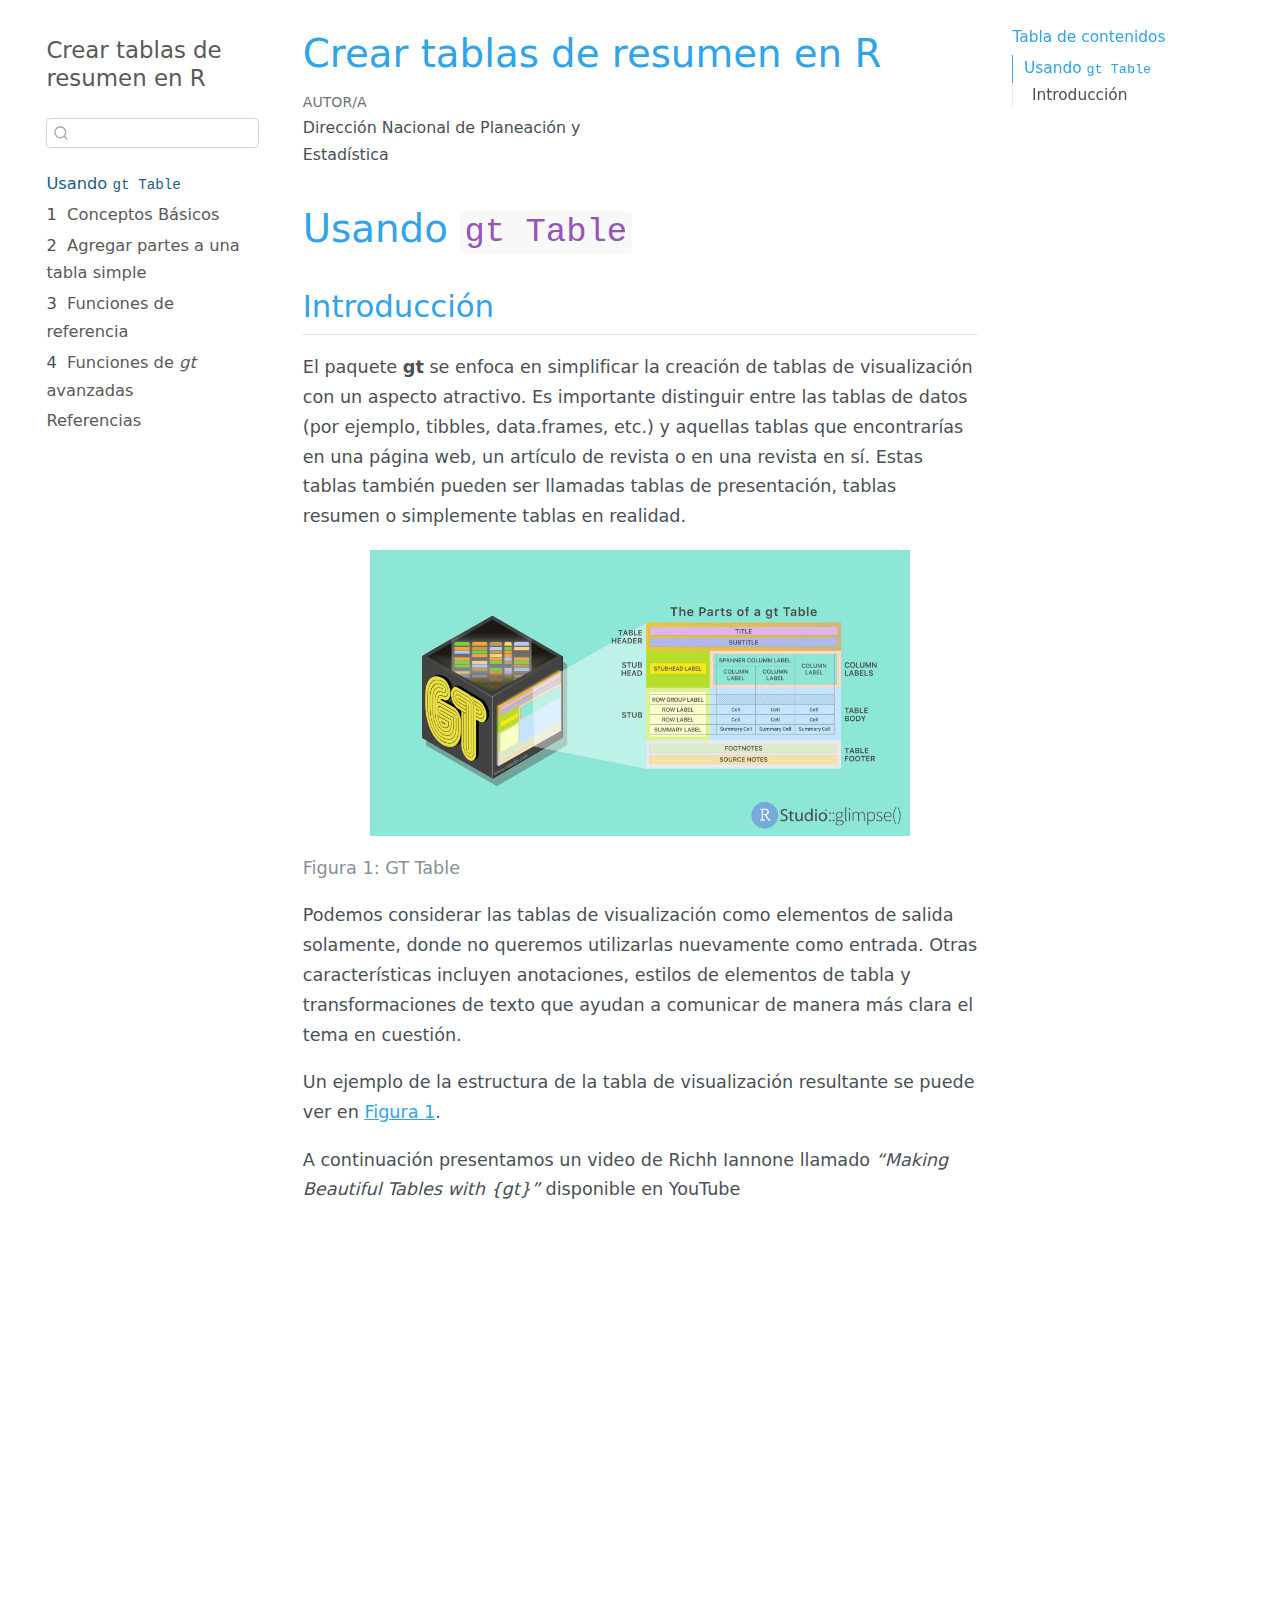
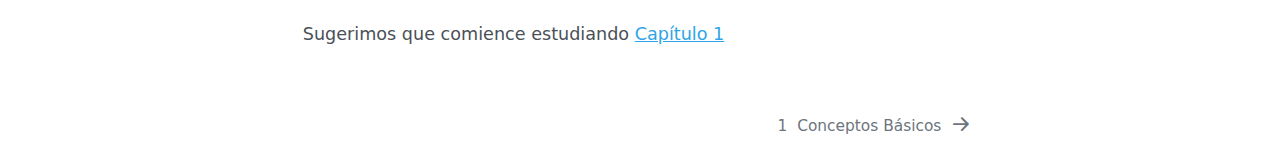
==== commit e89cde0d: "gt avanzado - descargar datos" ====
--- a/docs/index.html
+++ b/docs/index.html
@@ -32,6 +32,7 @@
 <script src="site_libs/quarto-search/quarto-search.js"></script>
 <meta name="quarto:offset" content="./">
 <link href="./Conceptos Basicos.html" rel="next">
+<link href="./Imagenes/Logos/Escudo_UNAL.png" rel="icon" type="image/png">
 <script src="site_libs/quarto-html/quarto.js"></script>
 <script src="site_libs/quarto-html/popper.min.js"></script>
 <script src="site_libs/quarto-html/tippy.umd.min.js"></script>
@@ -108,6 +109,16 @@
         <li class="sidebar-item">
   <div class="sidebar-item-container"> 
   <a href="./Agregar Partes.html" class="sidebar-item-text sidebar-link"><span class="chapter-number">2</span>&nbsp; <span class="chapter-title">Agregar partes a una tabla simple</span></a>
+  </div>
+</li>
+        <li class="sidebar-item">
+  <div class="sidebar-item-container"> 
+  <a href="./Funciones Referencia.html" class="sidebar-item-text sidebar-link"><span class="chapter-number">3</span>&nbsp; <span class="chapter-title">Funciones de referencia</span></a>
+  </div>
+</li>
+        <li class="sidebar-item">
+  <div class="sidebar-item-container"> 
+  <a href="./gt avanzado.html" class="sidebar-item-text sidebar-link"><span class="chapter-number">4</span>&nbsp; <span class="chapter-title">Funciones de <em>gt</em> avanzadas</span></a>
   </div>
 </li>
         <li class="sidebar-item">
@@ -310,6 +321,22 @@
       });
     }
   }
+    var localhostRegex = new RegExp(/^(?:http|https):\/\/localhost\:?[0-9]*\//);
+      var filterRegex = new RegExp('/' + window.location.host + '/');
+    var isInternal = (href) => {
+        return filterRegex.test(href) || localhostRegex.test(href);
+    }
+    // Inspect non-navigation links and adorn them if external
+    var links = window.document.querySelectorAll('a:not(.nav-link):not(.navbar-brand):not(.toc-action):not(.sidebar-link):not(.sidebar-item-toggle):not(.pagination-link):not(.no-external):not([aria-hidden]):not(.dropdown-item)');
+    for (var i=0; i<links.length; i++) {
+      const link = links[i];
+      if (!isInternal(link.href)) {
+          // target, if specified
+          link.setAttribute("target", "_blank");
+          // default icon
+          link.classList.add("external");
+      }
+    }
 });
 </script>
 <nav class="page-navigation">
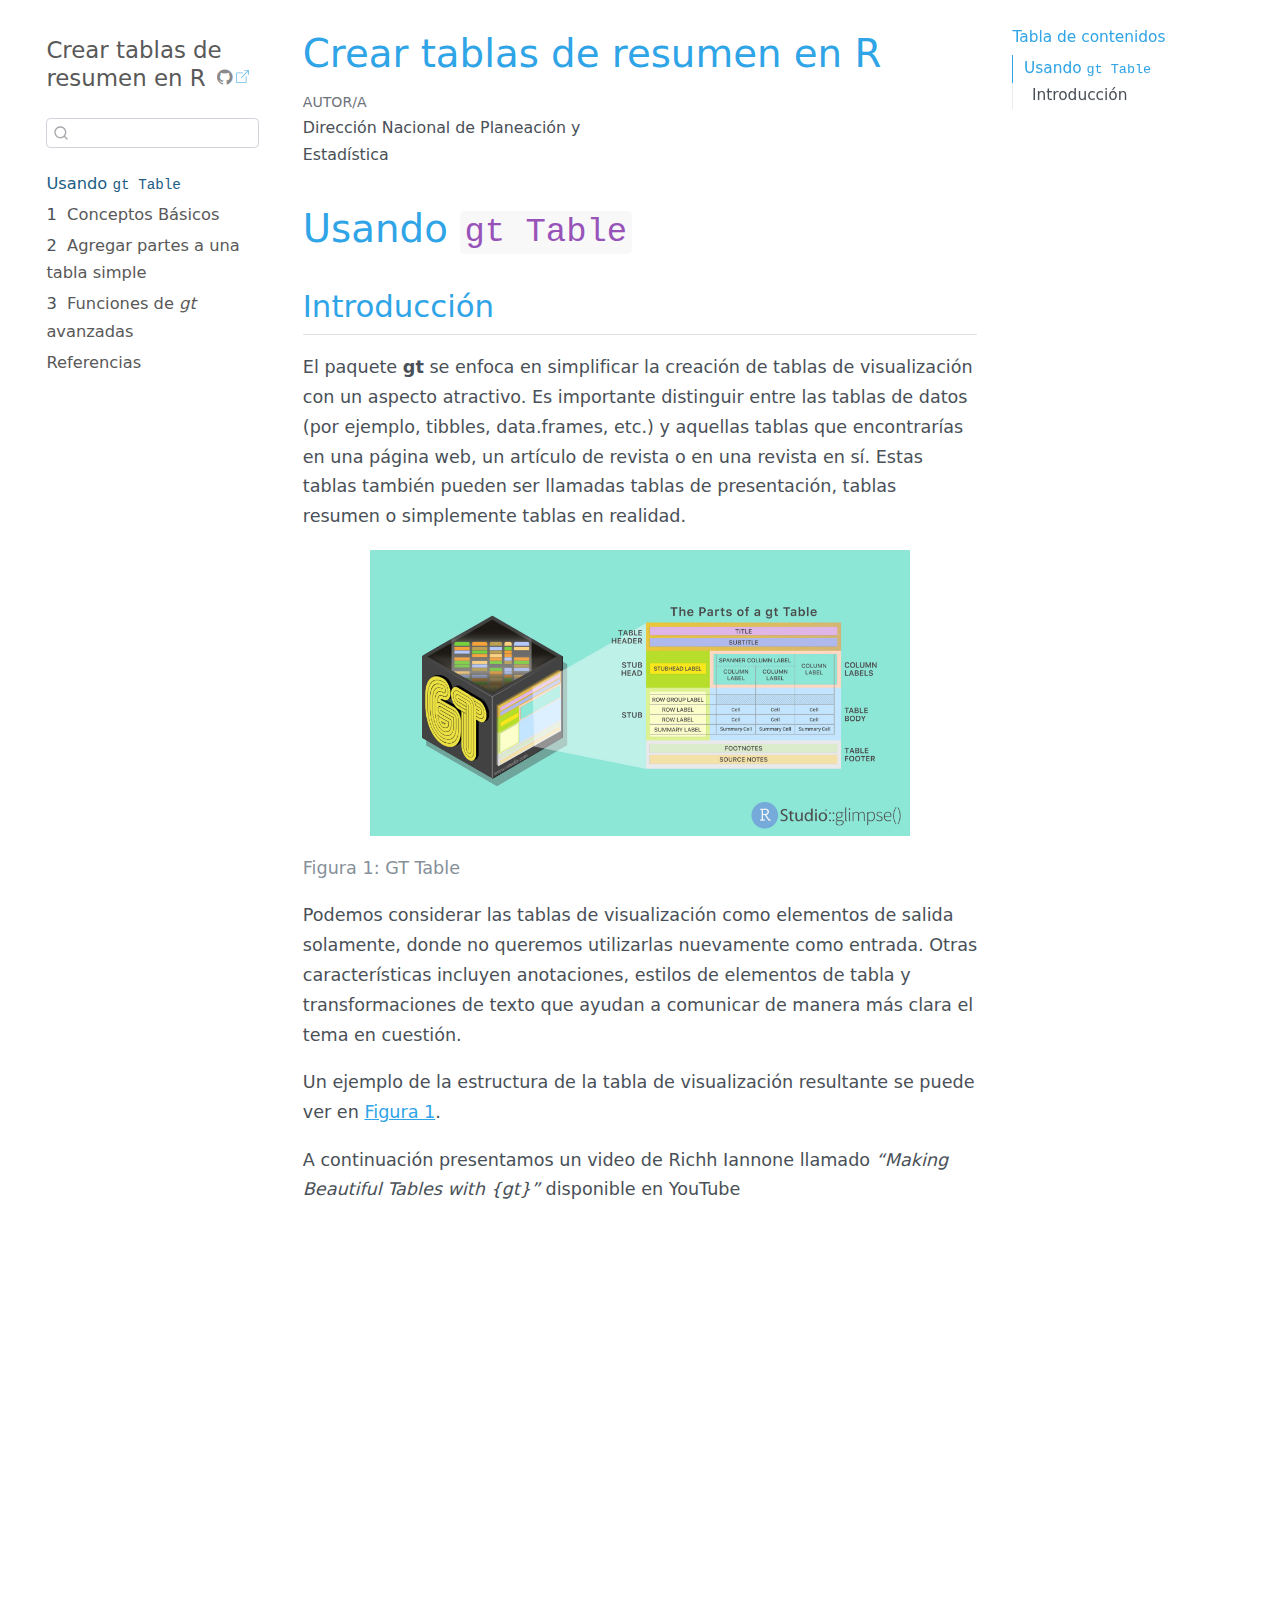
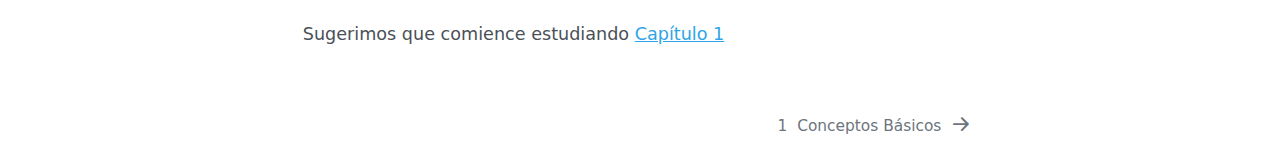
==== commit 3fe1f3e8: "Libro v1" ====
--- a/docs/index.html
+++ b/docs/index.html
@@ -87,6 +87,9 @@
     <div class="pt-lg-2 mt-2 text-left sidebar-header">
     <div class="sidebar-title mb-0 py-0">
       <a href="./">Crear tablas de resumen en R</a> 
+        <div class="sidebar-tools-main">
+    <a href="https://github.com/estadisticaun/LibroQuarto" title="" class="sidebar-tool px-1"><i class="bi bi-github"></i></a>
+</div>
     </div>
       </div>
       <div class="mt-2 flex-shrink-0 align-items-center">
@@ -113,12 +116,7 @@
 </li>
         <li class="sidebar-item">
   <div class="sidebar-item-container"> 
-  <a href="./Funciones Referencia.html" class="sidebar-item-text sidebar-link"><span class="chapter-number">3</span>&nbsp; <span class="chapter-title">Funciones de referencia</span></a>
-  </div>
-</li>
-        <li class="sidebar-item">
-  <div class="sidebar-item-container"> 
-  <a href="./gt avanzado.html" class="sidebar-item-text sidebar-link"><span class="chapter-number">4</span>&nbsp; <span class="chapter-title">Funciones de <em>gt</em> avanzadas</span></a>
+  <a href="./gt av.html" class="sidebar-item-text sidebar-link"><span class="chapter-number">3</span>&nbsp; <span class="chapter-title">Funciones de <em>gt</em> avanzadas</span></a>
   </div>
 </li>
         <li class="sidebar-item">
